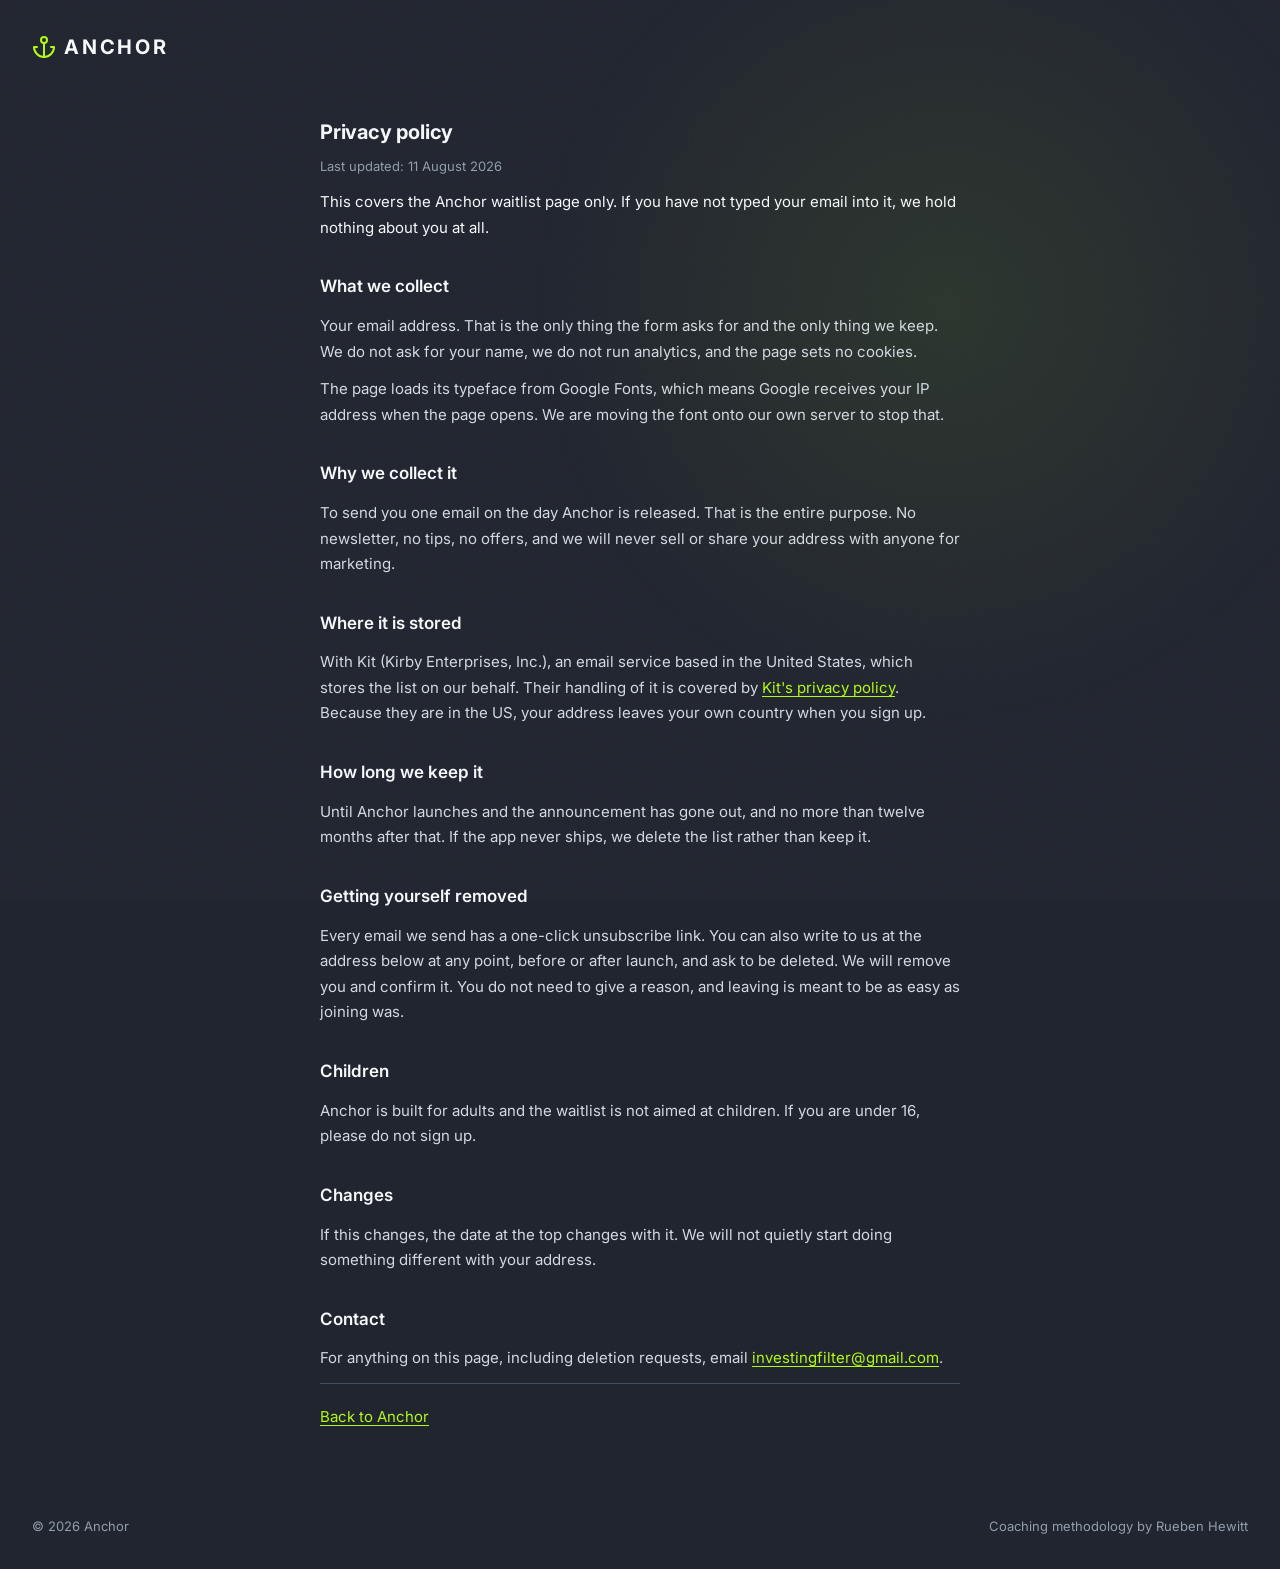
==== static/anchor/privacy/index.html @ 9a3c50d8 "Add Anchor waitlist landing page and privacy policy Serves the coming-soon page at /anchor/ with ema" ====
<!doctype html>
<html lang="en">
  <head>
    <meta charset="utf-8" />
    <meta name="viewport" content="width=device-width, initial-scale=1" />
    <title>Privacy policy — Anchor</title>
    <meta
      name="description"
      content="What Anchor does with your email address if you join the waitlist. Short version: one email at launch, nothing else."
    />
    <meta name="theme-color" content="#212530" />
    <meta name="robots" content="noindex" />
    <link rel="canonical" href="https://www.victorexplore.com/anchor/privacy/" />

    <link
      rel="icon"
      href="data:image/svg+xml,%3Csvg xmlns='http://www.w3.org/2000/svg' viewBox='0 0 24 24' fill='none' stroke='%23b1fa12' stroke-width='2.4' stroke-linecap='round'%3E%3Ccircle cx='12' cy='5' r='3'/%3E%3Cline x1='12' y1='22' x2='12' y2='8'/%3E%3Cpath d='M5 12H2a10 10 0 0 0 20 0h-3'/%3E%3C/svg%3E"
    />

    <link rel="preconnect" href="https://fonts.googleapis.com" />
    <link rel="preconnect" href="https://fonts.gstatic.com" crossorigin />
    <link
      href="https://fonts.googleapis.com/css2?family=Inter:wght@400;500;600;700&display=swap"
      rel="stylesheet"
    />
    <link rel="stylesheet" href="../styles.css" />
  </head>

  <body>
    <div class="backdrop" aria-hidden="true"></div>
    <div class="grain" aria-hidden="true"></div>

    <div class="page">
      <header class="site-header">
        <div class="shell">
          <a class="wordmark" href="../">
            <svg viewBox="0 0 24 24" fill="none" stroke="currentColor" stroke-width="2" stroke-linecap="round" stroke-linejoin="round" aria-hidden="true">
              <circle cx="12" cy="5" r="3" />
              <line x1="12" y1="22" x2="12" y2="8" />
              <path d="M5 12H2a10 10 0 0 0 20 0h-3" />
            </svg>
            Anchor
          </a>
        </div>
      </header>

      <main>
        <div class="shell doc">
          <h1>Privacy policy</h1>
          <p class="doc-meta">Last updated: 11 August 2026</p>

          <p class="doc-lead">
            This covers the Anchor waitlist page only. If you have not typed your
            email into it, we hold nothing about you at all.
          </p>

          <h2>What we collect</h2>
          <p>
            Your email address. That is the only thing the form asks for and the
            only thing we keep. We do not ask for your name, we do not run
            analytics, and the page sets no cookies.
          </p>
          <p>
            The page loads its typeface from Google Fonts, which means Google
            receives your IP address when the page opens. We are moving the font
            onto our own server to stop that.
          </p>

          <h2>Why we collect it</h2>
          <p>
            To send you one email on the day Anchor is released. That is the
            entire purpose. No newsletter, no tips, no offers, and we will never
            sell or share your address with anyone for marketing.
          </p>

          <h2>Where it is stored</h2>
          <p>
            With Kit (Kirby Enterprises, Inc.), an email service based in the
            United States, which stores the list on our behalf. Their handling of
            it is covered by
            <a href="https://kit.com/privacy" rel="noopener" target="_blank">Kit's privacy policy</a>.
            Because they are in the US, your address leaves your own country when
            you sign up.
          </p>

          <h2>How long we keep it</h2>
          <p>
            Until Anchor launches and the announcement has gone out, and no more
            than twelve months after that. If the app never ships, we delete the
            list rather than keep it.
          </p>

          <h2>Getting yourself removed</h2>
          <p>
            Every email we send has a one-click unsubscribe link. You can also
            write to us at the address below at any point, before or after
            launch, and ask to be deleted. We will remove you and confirm it. You
            do not need to give a reason, and leaving is meant to be as easy as
            joining was.
          </p>

          <h2>Children</h2>
          <p>
            Anchor is built for adults and the waitlist is not aimed at children.
            If you are under 16, please do not sign up.
          </p>

          <h2>Changes</h2>
          <p>
            If this changes, the date at the top changes with it. We will not
            quietly start doing something different with your address.
          </p>

          <h2>Contact</h2>
          <p>
            For anything on this page, including deletion requests, email
            <a href="mailto:investingfilter@gmail.com">investingfilter@gmail.com</a>.
          </p>

          <p class="doc-back"><a href="../">Back to Anchor</a></p>
        </div>
      </main>

      <footer class="site-footer">
        <div class="shell">
          <span>&copy; 2026 Anchor</span>
          <span>Coaching methodology by Rueben Hewitt</span>
        </div>
      </footer>
    </div>
  </body>
</html>
---- static/anchor/styles.css ----
/*
 * Anchor — coming soon page
 * Colour tokens mirror app/styles/colors.ts (dark theme). Nothing outside the
 * token block below should introduce a colour.
 */

:root {
  /* Surfaces */
  --bg: #212530;
  --surface: #343844;
  --surface-muted: #3a404e;
  --surface-raised: #3e4858;
  --brand-dark: #232a34;
  --phone-void: #14171e;

  /* Accent */
  --lime: #b1fa12;
  --lime-hover: #c6fb64;
  --lime-active: #d4fb8c;
  --on-lime: #232a34;
  --lime-a08: rgba(177, 250, 18, 0.08);
  --lime-a16: rgba(177, 250, 18, 0.16);
  --lime-a32: rgba(177, 250, 18, 0.32);

  /* Text */
  --text: #f6f8fa;
  --text-secondary: #d2d9e0;
  --text-muted: #919eac;
  --text-placeholder: #8a97a6;

  /* Lines */
  --border: #44505f;
  --border-strong: #5f6c7c;
  --border-hover: #7b8798;

  /* Status */
  --success: #38b26c;
  --warning: #f2a712;
  --error: #eb5757;
  --error-text: #f06a6a;

  /* Type */
  --font: 'Inter', -apple-system, BlinkMacSystemFont, 'Segoe UI', Roboto, sans-serif;

  /* Type scale, whole pixels */
  --t-11: 11px;
  --t-12: 12px;
  --t-13: 13px;
  --t-14: 14px;
  --t-15: 15px;
  --t-17: 17px;
  --t-18: 18px;
  --t-20: 20px;

  /* Spacing, 4px grid */
  --s1: 4px;
  --s2: 8px;
  --s3: 12px;
  --s4: 16px;
  --s5: 20px;
  --s6: 24px;
  --s7: 32px;
  --s8: 40px;
  --s9: 48px;
  --s10: 56px;

  --radius-sm: 12px;
  --radius: 16px;
  --radius-pill: 999px;

  --page-max: 1280px;
  --phone-rot: -3.5deg;
}

/* ---------------------------------------------------------------- reset */

*,
*::before,
*::after {
  box-sizing: border-box;
}

html {
  -webkit-text-size-adjust: 100%;
}

body {
  margin: 0;
  background-color: var(--bg);
  color: var(--text);
  font-family: var(--font);
  font-weight: 400;
  line-height: 1.5;
  -webkit-font-smoothing: antialiased;
  -moz-osx-font-smoothing: grayscale;
  overflow-x: hidden;
}

h1,
h2,
h3,
p,
ol {
  margin: 0;
}

ol {
  padding: 0;
  list-style: none;
}

img {
  display: block;
  max-width: 100%;
}

button,
input {
  font: inherit;
  color: inherit;
}

:focus-visible {
  outline: 2px solid var(--lime);
  outline-offset: 3px;
}

/* ---------------------------------------------------------- backdrop fx */

/* A single pool of light behind the phone, so the glow reads as spill from
   the product rather than decorative haze. */
.backdrop {
  position: fixed;
  inset: 0;
  z-index: 0;
  pointer-events: none;
  background: radial-gradient(
    620px 620px at 74% 34%,
    var(--lime-a08) 0%,
    rgba(177, 250, 18, 0) 68%
  );
}

/* Fine grain so the large flat fills do not band on 8-bit panels. */
.grain {
  position: fixed;
  inset: 0;
  z-index: 1;
  pointer-events: none;
  opacity: 0.03;
  background-image: url("data:image/svg+xml,%3Csvg xmlns='http://www.w3.org/2000/svg' width='200' height='200'%3E%3Cfilter id='n'%3E%3CfeTurbulence type='fractalNoise' baseFrequency='0.85' numOctaves='3'/%3E%3C/filter%3E%3Crect width='200' height='200' filter='url(%23n)'/%3E%3C/svg%3E");
}

.page {
  position: relative;
  z-index: 2;
  display: flex;
  flex-direction: column;
  min-height: 100dvh;
}

.shell {
  width: 100%;
  max-width: var(--page-max);
  margin: 0 auto;
  padding: 0 var(--s7);
}

/* --------------------------------------------------------------- header */

.site-header {
  padding: var(--s7) 0 var(--s3);
}

.wordmark {
  display: flex;
  align-items: center;
  gap: var(--s2);
  font-weight: 700;
  font-size: var(--t-20);
  letter-spacing: 0.14em;
  text-transform: uppercase;
}

.wordmark svg {
  width: 24px;
  height: 24px;
  color: var(--lime);
  flex: none;
}

/* ----------------------------------------------------------------- hero */

.hero {
  flex: 1;
  padding: var(--s8) 0 var(--s10);
}

.hero .shell {
  display: grid;
  grid-template-columns: minmax(0, 1fr) auto;
  gap: var(--s8);
  align-items: start;
}

.hero-copy {
  max-width: 620px;
  padding-top: var(--s6);
}

.eyebrow {
  display: inline-flex;
  align-items: center;
  gap: var(--s2);
  margin-left: -12px;
  padding: var(--s2) var(--s3);
  border-radius: var(--radius-pill);
  border: 1px solid var(--border);
  color: var(--text-muted);
  font-size: var(--t-11);
  font-weight: 600;
  letter-spacing: 0.1em;
  text-transform: uppercase;
}

.dot {
  width: var(--s2);
  height: var(--s2);
  border-radius: 50%;
  background: var(--lime);
  flex: none;
}

h1 {
  margin-top: var(--s4);
  font-size: clamp(2.35rem, 4.4vw, 3.6rem);
  font-weight: 700;
  line-height: 1.06;
  letter-spacing: -0.035em;
  text-wrap: balance;
}

h1 .line {
  display: block;
}

h1 .accent {
  color: var(--lime);
}

.subhead {
  margin-top: var(--s6);
  max-width: 32rem;
  font-size: var(--t-17);
  line-height: 1.6;
  color: var(--text-secondary);
}

/* ----------------------------------------------------------------- form */

.signup {
  margin-top: var(--s7);
  max-width: 32rem;
}

.field-row {
  display: flex;
  gap: var(--s3);
}

.field {
  flex: 1;
  min-width: 0;
}

.field input {
  width: 100%;
  padding: var(--s4);
  border-radius: var(--radius-pill);
  border: 1px solid var(--border-strong);
  background: var(--surface);
  color: var(--text);
  font-size: var(--t-15);
  transition:
    border-color 0.18s ease,
    box-shadow 0.18s ease,
    background-color 0.18s ease;
}

.field input::placeholder {
  color: var(--text-placeholder);
}

.field input:hover {
  border-color: var(--border-hover);
}

.field input:focus {
  border-color: var(--lime);
  background: var(--surface-muted);
  box-shadow: 0 0 0 4px var(--lime-a16);
}

.field input:focus-visible {
  outline: 2px solid var(--lime);
  outline-offset: 2px;
}

.field input[aria-invalid='true'] {
  border-color: var(--error);
  box-shadow: inset 0 0 0 1px var(--error);
}

.btn {
  display: inline-flex;
  align-items: center;
  justify-content: center;
  gap: var(--s2);
  min-width: 232px;
  padding: var(--s4) var(--s6);
  border: 0;
  border-radius: var(--radius-pill);
  background: var(--lime);
  color: var(--on-lime);
  font-size: var(--t-15);
  font-weight: 600;
  white-space: nowrap;
  cursor: pointer;
  transition:
    transform 0.16s ease,
    background-color 0.16s ease,
    color 0.16s ease,
    box-shadow 0.16s ease;
}

.btn:hover:not([aria-disabled='true']) {
  background: var(--lime-hover);
  transform: translateY(-1px);
  box-shadow: 0 10px 26px -10px rgba(177, 250, 18, 0.6);
}

.btn:active:not([aria-disabled='true']) {
  background: var(--lime-active);
  transform: scale(0.98);
  box-shadow: none;
}

.btn[aria-disabled='true'] {
  background: var(--surface-muted);
  color: var(--text-secondary);
  cursor: not-allowed;
}

.btn svg {
  width: var(--s4);
  height: var(--s4);
}

.btn[aria-disabled='true'] svg {
  display: none;
}

.form-note {
  margin-top: var(--s3);
  min-height: var(--s5);
  font-size: var(--t-13);
  color: var(--text-muted);
  transition: color 0.2s ease;
}

.form-note.is-error {
  color: var(--error-text);
}

.form-note.is-notice {
  display: inline-block;
  padding: var(--s2) var(--s3);
  border-radius: var(--radius-sm);
  border: 1px solid rgba(242, 167, 18, 0.3);
  background: rgba(242, 167, 18, 0.1);
  color: var(--warning);
}

.form-note.is-notice a {
  color: inherit;
  font-weight: 600;
}

.form-note.is-success {
  color: var(--success);
  font-weight: 500;
}

.field input:read-only {
  border-color: var(--border);
  color: var(--text-muted);
  cursor: default;
}

/* -------------------------------------------------------- value proofs */

.proofs-band {
  background: rgba(255, 255, 255, 0.02);
  padding: var(--s10) 0 var(--s9);
}

.proofs {
  display: grid;
  grid-template-columns: repeat(3, minmax(0, 1fr));
  gap: var(--s8);
  counter-reset: step;
}

.proof {
  counter-increment: step;
}

.proof h2 {
  display: flex;
  align-items: center;
  gap: var(--s3);
  font-size: var(--t-17);
  font-weight: 600;
  color: var(--text);
  letter-spacing: -0.01em;
}

.proof h2::before {
  content: counter(step);
  display: flex;
  align-items: center;
  justify-content: center;
  width: var(--s6);
  height: var(--s6);
  flex: none;
  border-radius: 50%;
  background: var(--lime-a16);
  color: var(--lime);
  font-size: var(--t-12);
  font-weight: 700;
}

.proof p {
  margin-top: var(--s2);
  font-size: var(--t-14);
  line-height: 1.6;
  color: var(--text-secondary);
}

/* ---------------------------------------------------------------- phone */

.phone-stage {
  display: flex;
  justify-content: flex-end;
  zoom: 0.82;
}

.phone {
  position: relative;
  width: 392px;
  padding: 10px;
  border-radius: 50px;
  background: linear-gradient(160deg, var(--border-strong) 0%, var(--brand-dark) 60%, var(--phone-void) 100%);
  box-shadow:
    0 2px 0 rgba(255, 255, 255, 0.12) inset,
    0 60px 90px -40px rgba(0, 0, 0, 0.85),
    0 0 100px -30px var(--lime-a32);
  transform: rotate(var(--phone-rot));
  transition: transform 0.35s cubic-bezier(0.2, 0.8, 0.2, 1);
  animation: float 7s ease-in-out infinite;
}

.phone:hover {
  animation: none;
  translate: 0 -6px;
  transform: rotate(0deg);
}

@keyframes float {
  0%,
  100% {
    translate: 0 0;
  }
  50% {
    translate: 0 -12px;
  }
}

.screen {
  position: relative;
  height: 806px;
  border-radius: 40px;
  background: var(--bg);
  overflow: hidden;
  display: flex;
  flex-direction: column;
  user-select: none;
  /* The hero centres its text below 900px; the app screen never does. */
  text-align: left;
}

.notch {
  position: absolute;
  top: 9px;
  left: 50%;
  transform: translateX(-50%);
  width: 92px;
  height: var(--s6);
  border-radius: var(--radius-pill);
  background: var(--phone-void);
  z-index: 3;
}

.status-bar {
  display: flex;
  align-items: center;
  justify-content: space-between;
  padding: 14px var(--s5) var(--s1);
  font-size: var(--t-12);
  font-weight: 600;
  color: var(--text);
  flex: none;
}

.status-icons {
  display: flex;
  align-items: center;
  gap: var(--s1);
  color: var(--text);
}

.status-icons svg {
  width: var(--s4);
  height: var(--s4);
}

/* ------------------------------------------------------------ chat view */

.chat-header {
  flex: none;
  display: flex;
  align-items: center;
  gap: var(--s3);
  padding: var(--s3) var(--s4);
  border-bottom: 1px solid var(--border);
}

.avatar {
  position: relative;
  flex: none;
}

.avatar img {
  width: 44px;
  height: 44px;
  border-radius: 50%;
  object-fit: cover;
}

.avatar .badge {
  position: absolute;
  right: 0;
  bottom: 0;
  width: var(--s3);
  height: var(--s3);
  border-radius: 50%;
  background: var(--success);
  border: 2px solid var(--bg);
}

.chat-header .who {
  flex: 1;
  min-width: 0;
}

.chat-header .who strong {
  display: block;
  font-size: var(--t-18);
  font-weight: 700;
}

.chat-header .who span {
  display: block;
  font-size: var(--t-12);
  color: var(--text-muted);
}

.chat-header .actions {
  display: flex;
  align-items: center;
  gap: var(--s4);
  color: var(--text-secondary);
}

.chat-header .actions svg {
  width: 21px;
  height: 21px;
}

.chat-log {
  flex: 1;
  display: flex;
  flex-direction: column;
  justify-content: flex-end;
  padding: var(--s3) 0 var(--s1);
  overflow: hidden;
}

.msg {
  display: flex;
  flex-direction: column;
  padding: 0 var(--s4);
  margin-bottom: var(--s3);
}

.msg.from-user {
  align-items: flex-end;
}

.msg.from-coach {
  align-items: flex-start;
}

.msg .text {
  max-width: 85%;
  padding: var(--s3) var(--s4);
  border-radius: var(--radius);
  font-size: var(--t-14);
  line-height: 1.45;
}

.msg.from-user .text {
  background: var(--text);
  color: var(--bg);
  border-bottom-right-radius: var(--s1);
}

.msg.from-coach .text {
  background: var(--surface-muted);
  color: var(--text-secondary);
  border-bottom-left-radius: var(--s1);
}

.msg .stamp {
  margin-top: var(--s1);
  padding: 0 var(--s1);
  font-size: var(--t-11);
  color: var(--text-placeholder);
}

.chat-input {
  flex: none;
  display: flex;
  align-items: center;
  gap: var(--s2);
  padding: var(--s3) var(--s4);
  border-top: 1px solid var(--border);
}

.chat-input .box {
  flex: 1;
  display: flex;
  align-items: center;
  height: 44px;
  padding: 0 var(--s4);
  border-radius: var(--radius);
  background: var(--surface-muted);
  color: var(--text-placeholder);
  font-size: var(--t-15);
}

.chat-input .send {
  width: 44px;
  height: 44px;
  flex: none;
  display: flex;
  align-items: center;
  justify-content: center;
  border-radius: 50%;
  background: var(--surface-raised);
  color: var(--text-muted);
}

.chat-input .send svg {
  width: var(--t-18);
  height: var(--t-18);
}

/* Tab bar */

.tabbar {
  flex: none;
  display: flex;
  border-top: 1px solid var(--border);
  background: var(--bg);
  padding: var(--s2) var(--s1) 14px;
}

.tab {
  flex: 1;
  display: flex;
  flex-direction: column;
  align-items: center;
  gap: 3px;
  font-size: var(--t-11);
  font-weight: 500;
  color: var(--text-muted);
}

.tab svg {
  width: 21px;
  height: 21px;
}

.tab.active {
  color: var(--lime);
}

/* --------------------------------------------------------------- footer */

.site-footer {
  padding: var(--s8) 0 var(--s7);
  color: var(--text-muted);
  font-size: var(--t-13);
}

.site-footer .shell {
  display: flex;
  align-items: center;
  justify-content: space-between;
  gap: var(--s4);
  flex-wrap: wrap;
}

.site-footer a,
a.wordmark {
  color: inherit;
  text-decoration: none;
}

.site-footer a {
  text-decoration: underline;
  text-underline-offset: 3px;
}

.site-footer a:hover,
a.wordmark:hover {
  color: var(--text);
}

/* ------------------------------------------------------------ documents */

.doc {
  max-width: 44rem;
  padding-top: var(--s7);
  padding-bottom: var(--s9);
  color: var(--text-secondary);
  font-size: var(--t-15);
  line-height: 1.7;
}

.doc h1 {
  font-size: var(--t-20);
  font-weight: 700;
  color: var(--text);
  letter-spacing: -0.01em;
}

.doc h2 {
  margin-top: var(--s7);
  font-size: var(--t-17);
  font-weight: 600;
  color: var(--text);
}

.doc p {
  margin-top: var(--s3);
}

.doc-meta {
  color: var(--text-muted);
  font-size: var(--t-13);
}

.doc-lead {
  margin-top: var(--s5);
  color: var(--text);
}

.doc a {
  color: var(--lime);
  text-decoration: underline;
  text-underline-offset: 3px;
}

.doc a:hover {
  color: var(--lime-hover);
}

.doc a:focus-visible,
.form-legal a:focus-visible {
  outline: 2px solid var(--lime);
  outline-offset: 2px;
  border-radius: 2px;
}

.doc-back {
  margin-top: var(--s8);
  padding-top: var(--s5);
  border-top: 1px solid var(--border);
}

/* Sits beside the form note, which gets overwritten by status messages. */
.form-legal {
  margin-top: var(--s1);
  font-size: var(--t-13);
  color: var(--text-muted);
}

.form-legal a {
  color: var(--text-secondary);
  text-decoration: underline;
  text-underline-offset: 3px;
}

.form-legal a:hover {
  color: var(--text);
}

/* -------------------------------------------------------------- motion */

.reveal {
  opacity: 0;
  transform: translateY(16px);
  animation: rise 0.5s cubic-bezier(0.2, 0.8, 0.2, 1) forwards;
}

@keyframes rise {
  to {
    opacity: 1;
    transform: none;
  }
}

.d1 {
  animation-delay: 0s;
}
.d2 {
  animation-delay: 0.06s;
}
.d3 {
  animation-delay: 0.12s;
}
.d4 {
  animation-delay: 0.18s;
}
.d5 {
  animation-delay: 0.24s;
}
.d6 {
  animation-delay: 0.3s;
}

/* --------------------------------------------------------- responsive */

@media (max-width: 1180px) {
  .hero .shell {
    gap: var(--s6);
  }

  .phone-stage {
    zoom: 0.78;
  }
}

@media (max-width: 900px) {
  .hero {
    padding-top: var(--s6);
  }

  .hero .shell {
    grid-template-columns: minmax(0, 1fr);
    gap: var(--s9);
    justify-items: center;
    text-align: center;
  }

  .hero-copy {
    max-width: 620px;
    padding-top: 0;
  }

  .eyebrow {
    margin-left: 0;
  }

  .subhead,
  .signup {
    margin-left: auto;
    margin-right: auto;
  }

  .phone-stage {
    order: -1;
    justify-content: center;
    zoom: 0.8;
  }

  .phone {
    --phone-rot: 0deg;
  }
}

@media (max-width: 680px) {
  .shell {
    padding: 0 var(--s5);
  }

  .proofs {
    grid-template-columns: minmax(0, 1fr);
    gap: var(--s6);
    text-align: left;
  }

  .proofs-band {
    padding: var(--s8) 0 var(--s7);
  }

  .field-row {
    flex-direction: column;
  }

  .btn {
    width: 100%;
  }

  .form-note {
    min-height: var(--s8);
  }

  .phone-stage {
    zoom: 0.68;
  }

  .site-footer .shell {
    justify-content: center;
    text-align: center;
  }
}

@media (prefers-reduced-motion: reduce) {
  *,
  *::before,
  *::after {
    animation-duration: 0.01ms !important;
    animation-delay: 0s !important;
    animation-iteration-count: 1 !important;
    transition-duration: 0.01ms !important;
    transition-delay: 0s !important;
  }

  .reveal {
    opacity: 1;
    transform: none;
  }

  .phone,
  .phone:hover {
    translate: 0 0;
    transform: rotate(var(--phone-rot));
  }
}
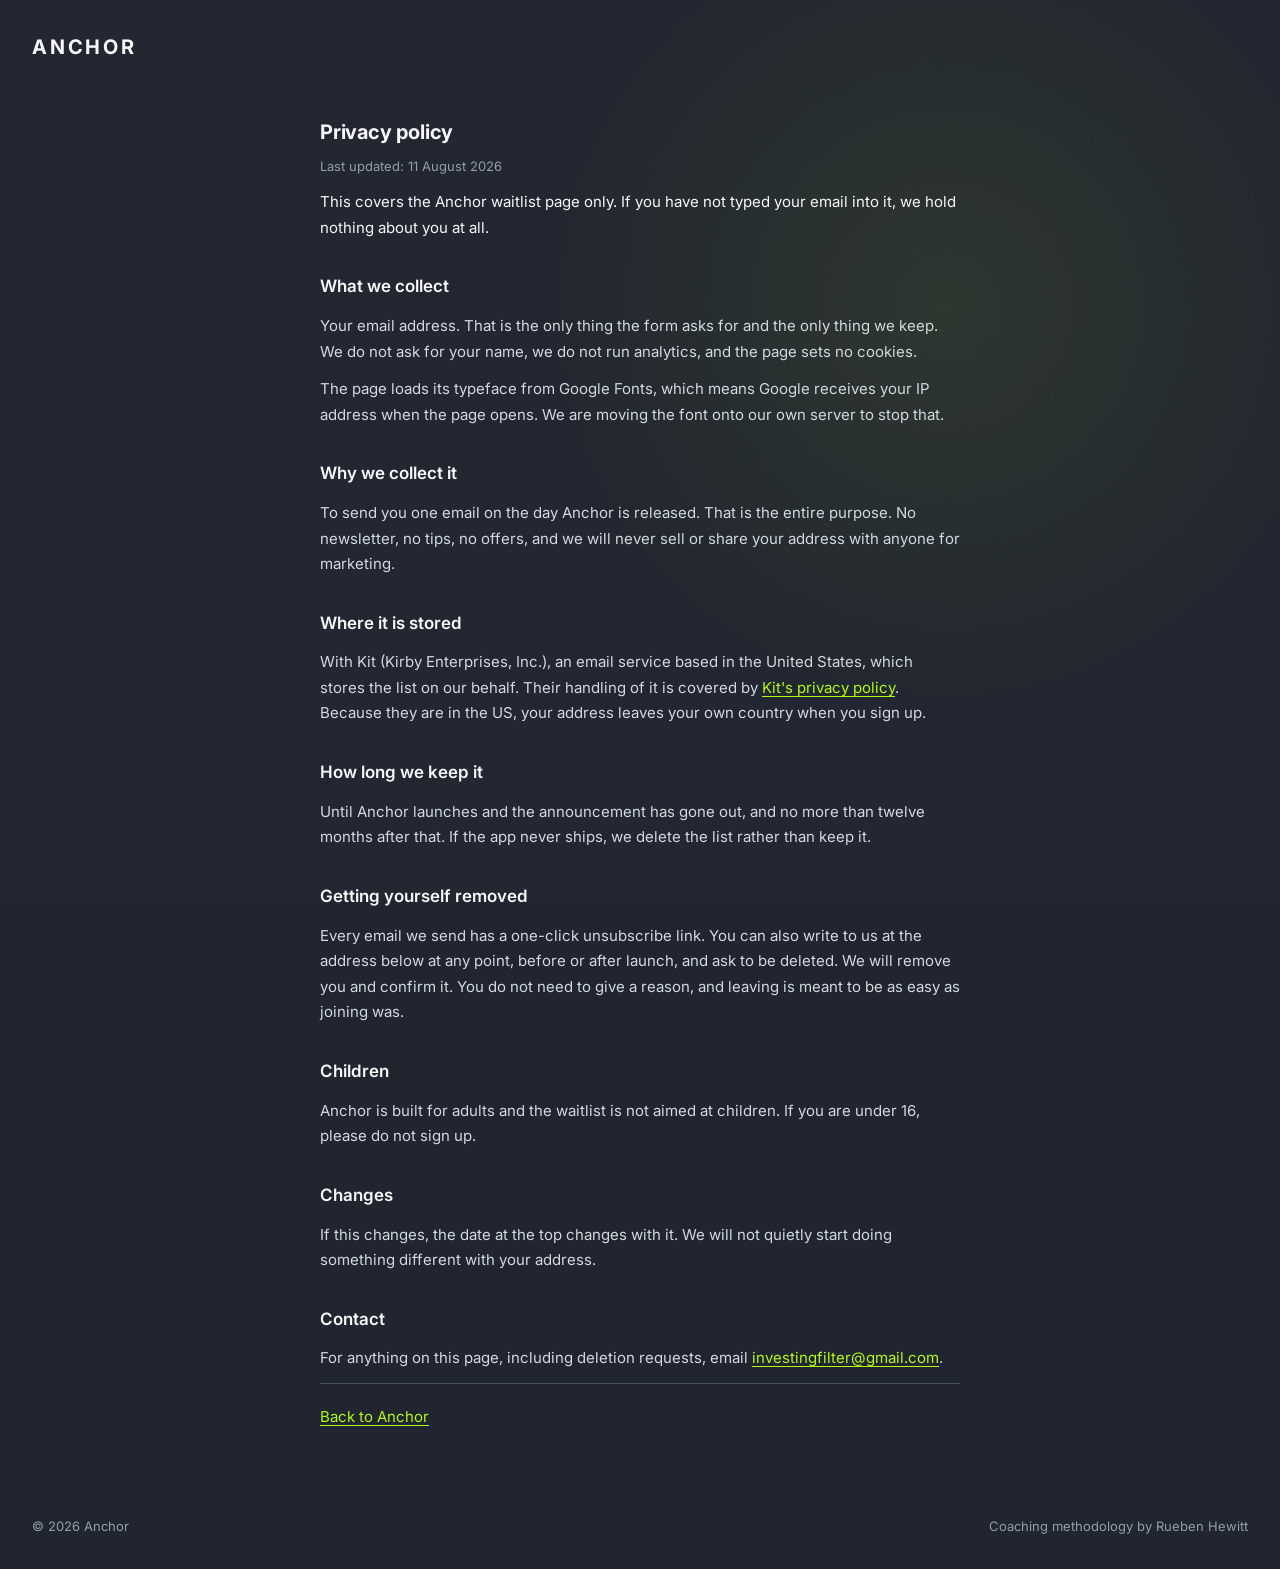
==== commit b0c4bbc5: "Drop placeholder anchor icon from landing page header Co-authored-by: Cursor <cursoragent@cursor.com" ====
--- a/static/anchor/privacy/index.html
+++ b/static/anchor/privacy/index.html
@@ -33,14 +33,7 @@
     <div class="page">
       <header class="site-header">
         <div class="shell">
-          <a class="wordmark" href="../">
-            <svg viewBox="0 0 24 24" fill="none" stroke="currentColor" stroke-width="2" stroke-linecap="round" stroke-linejoin="round" aria-hidden="true">
-              <circle cx="12" cy="5" r="3" />
-              <line x1="12" y1="22" x2="12" y2="8" />
-              <path d="M5 12H2a10 10 0 0 0 20 0h-3" />
-            </svg>
-            Anchor
-          </a>
+          <a class="wordmark" href="../">Anchor</a>
         </div>
       </header>
 
--- a/static/anchor/styles.css
+++ b/static/anchor/styles.css
@@ -173,20 +173,12 @@
 }
 
 .wordmark {
-  display: flex;
-  align-items: center;
-  gap: var(--s2);
+  display: inline-flex;
+  align-items: center;
   font-weight: 700;
   font-size: var(--t-20);
   letter-spacing: 0.14em;
   text-transform: uppercase;
-}
-
-.wordmark svg {
-  width: 24px;
-  height: 24px;
-  color: var(--lime);
-  flex: none;
 }
 
 /* ----------------------------------------------------------------- hero */
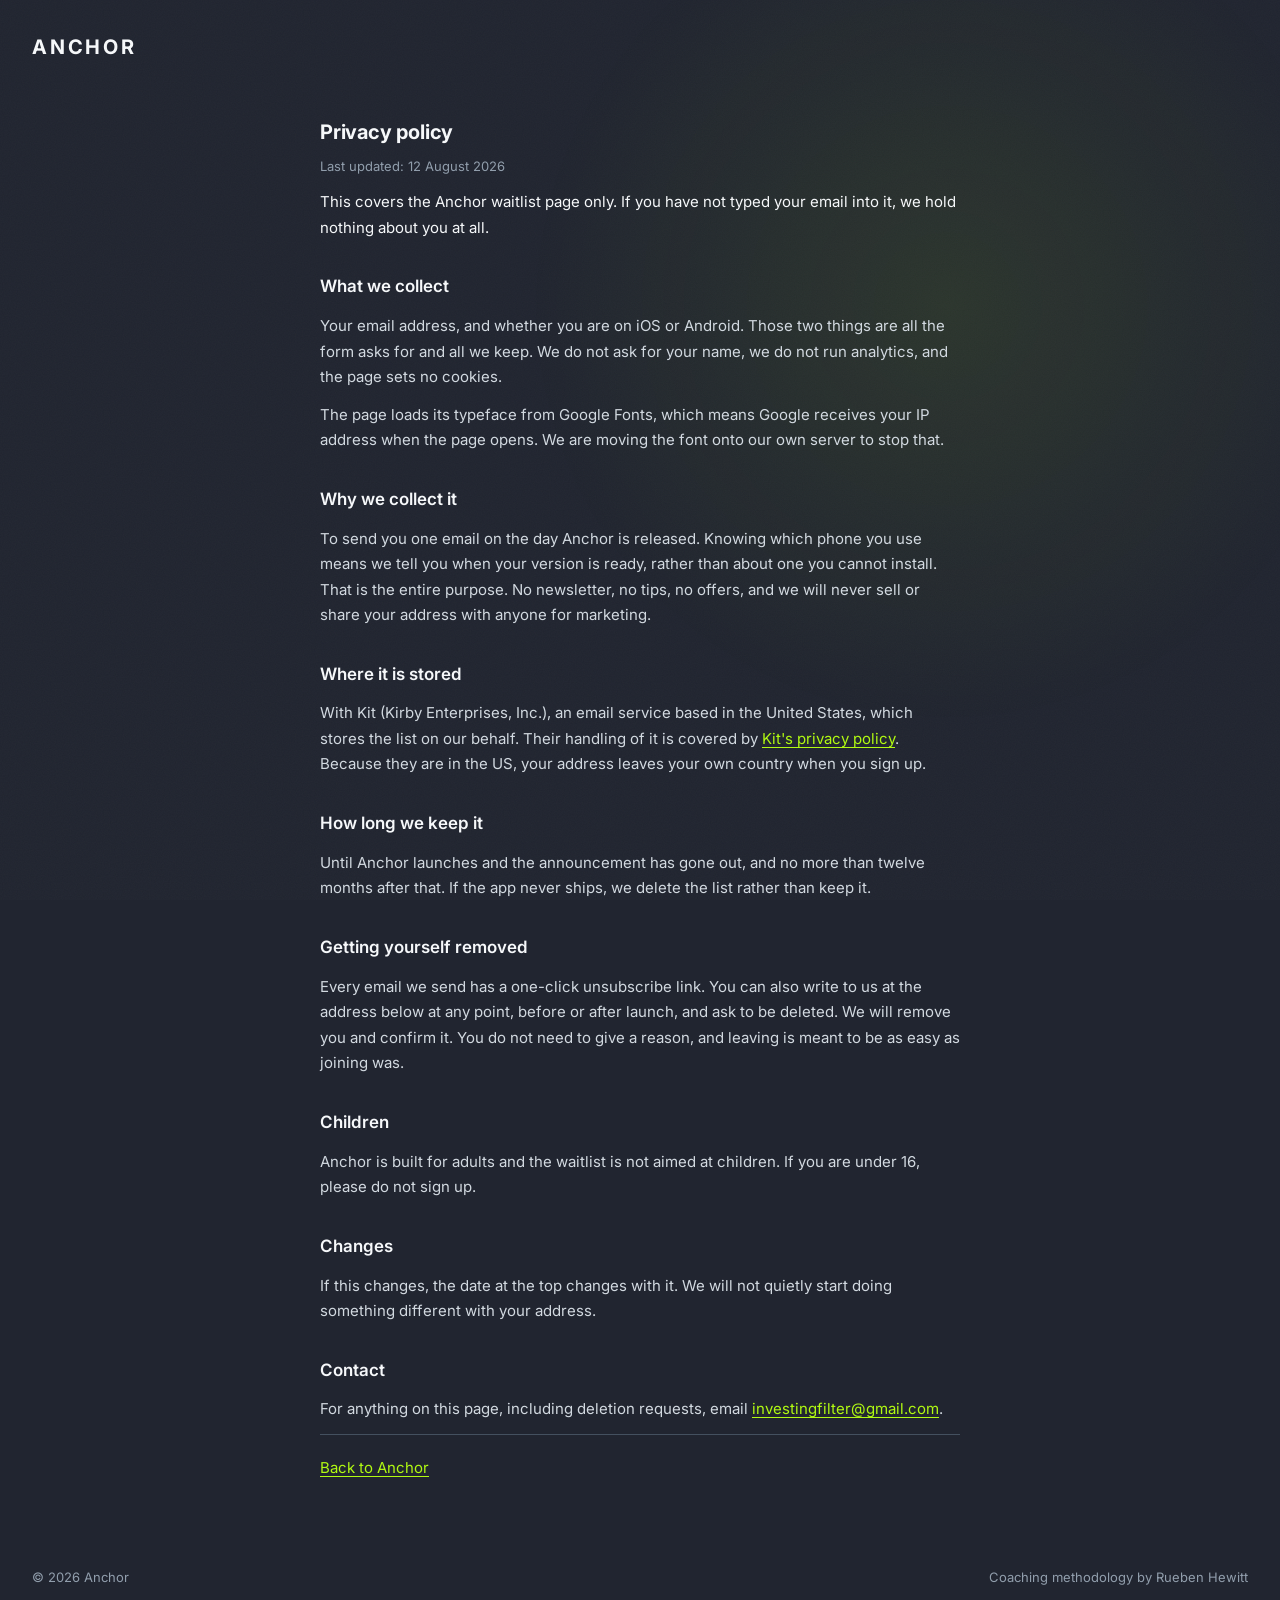
==== commit ff744218: "Add a share card and correct what the privacy policy says we collect" ====
--- a/static/anchor/privacy/index.html
+++ b/static/anchor/privacy/index.html
@@ -40,7 +40,7 @@
       <main>
         <div class="shell doc">
           <h1>Privacy policy</h1>
-          <p class="doc-meta">Last updated: 11 August 2026</p>
+          <p class="doc-meta">Last updated: 12 August 2026</p>
 
           <p class="doc-lead">
             This covers the Anchor waitlist page only. If you have not typed your
@@ -49,9 +49,9 @@
 
           <h2>What we collect</h2>
           <p>
-            Your email address. That is the only thing the form asks for and the
-            only thing we keep. We do not ask for your name, we do not run
-            analytics, and the page sets no cookies.
+            Your email address, and whether you are on iOS or Android. Those two
+            things are all the form asks for and all we keep. We do not ask for
+            your name, we do not run analytics, and the page sets no cookies.
           </p>
           <p>
             The page loads its typeface from Google Fonts, which means Google
@@ -61,9 +61,11 @@
 
           <h2>Why we collect it</h2>
           <p>
-            To send you one email on the day Anchor is released. That is the
-            entire purpose. No newsletter, no tips, no offers, and we will never
-            sell or share your address with anyone for marketing.
+            To send you one email on the day Anchor is released. Knowing which
+            phone you use means we tell you when your version is ready, rather
+            than about one you cannot install. That is the entire purpose. No
+            newsletter, no tips, no offers, and we will never sell or share your
+            address with anyone for marketing.
           </p>
 
           <h2>Where it is stored</h2>
--- a/static/anchor/styles.css
+++ b/static/anchor/styles.css
@@ -248,20 +248,88 @@
   color: var(--text-secondary);
 }
 
+.subhead-sub {
+  margin-top: var(--s4);
+  max-width: 32rem;
+  font-size: var(--t-15);
+  line-height: 1.65;
+  color: var(--text-muted);
+}
+
 /* ----------------------------------------------------------------- form */
 
 .signup {
   margin-top: var(--s7);
-  max-width: 32rem;
-}
-
-.field-row {
-  display: flex;
-  gap: var(--s3);
+  max-width: 30rem;
+}
+
+/* Prompts in the first column, controls in the second, so "I'm on" and
+   "Email me at" line up down the left edge. */
+.form-grid {
+  display: grid;
+  grid-template-columns: auto minmax(0, 1fr);
+  align-items: center;
+  gap: var(--s3) var(--s4);
+}
+
+.field-prompt {
+  font-size: var(--t-14);
+  color: var(--text-secondary);
+  white-space: nowrap;
+  text-align: left;
+}
+
+.platform {
+  display: flex;
+  gap: var(--s2);
+}
+
+.pill {
+  padding: var(--s2) var(--s5);
+  border-radius: var(--radius-pill);
+  border: 1px solid var(--border-strong);
+  background: transparent;
+  color: var(--text-secondary);
+  font-size: var(--t-14);
+  font-weight: 500;
+  cursor: pointer;
+  transition:
+    border-color 0.18s ease,
+    background-color 0.18s ease,
+    color 0.18s ease;
+}
+
+.pill:hover:not([aria-checked='true']) {
+  border-color: var(--border-hover);
+  color: var(--text);
+}
+
+.pill[aria-checked='true'] {
+  border-color: var(--lime);
+  background: var(--lime);
+  color: var(--on-lime);
+  font-weight: 600;
+}
+
+.pill:focus-visible {
+  outline: 2px solid var(--lime);
+  outline-offset: 2px;
+}
+
+.platform[aria-invalid='true'] .pill:not([aria-checked='true']) {
+  border-color: var(--error);
+}
+
+.platform.is-locked .pill {
+  pointer-events: none;
+}
+
+.platform.is-locked .pill:not([aria-checked='true']) {
+  border-color: var(--border);
+  color: var(--text-muted);
 }
 
 .field {
-  flex: 1;
   min-width: 0;
 }
 
@@ -308,7 +376,8 @@
   align-items: center;
   justify-content: center;
   gap: var(--s2);
-  min-width: 232px;
+  width: 100%;
+  margin-top: var(--s4);
   padding: var(--s4) var(--s6);
   border: 0;
   border-radius: var(--radius-pill);
@@ -400,40 +469,33 @@
   display: grid;
   grid-template-columns: repeat(3, minmax(0, 1fr));
   gap: var(--s8);
-  counter-reset: step;
-}
-
-.proof {
-  counter-increment: step;
 }
 
 .proof h2 {
-  display: flex;
-  align-items: center;
-  gap: var(--s3);
   font-size: var(--t-17);
   font-weight: 600;
   color: var(--text);
   letter-spacing: -0.01em;
 }
 
-.proof h2::before {
-  content: counter(step);
-  display: flex;
-  align-items: center;
-  justify-content: center;
-  width: var(--s6);
-  height: var(--s6);
+.proof-head {
+  display: flex;
+  align-items: center;
+  gap: var(--s3);
+}
+
+.proof-icon {
   flex: none;
-  border-radius: 50%;
-  background: var(--lime-a16);
   color: var(--lime);
-  font-size: var(--t-12);
-  font-weight: 700;
+}
+
+.proof-icon svg {
+  width: 28px;
+  height: 28px;
 }
 
 .proof p {
-  margin-top: var(--s2);
+  margin-top: var(--s3);
   font-size: var(--t-14);
   line-height: 1.6;
   color: var(--text-secondary);
@@ -789,8 +851,7 @@
   color: var(--lime-hover);
 }
 
-.doc a:focus-visible,
-.form-legal a:focus-visible {
+.doc a:focus-visible {
   outline: 2px solid var(--lime);
   outline-offset: 2px;
   border-radius: 2px;
@@ -800,23 +861,6 @@
   margin-top: var(--s8);
   padding-top: var(--s5);
   border-top: 1px solid var(--border);
-}
-
-/* Sits beside the form note, which gets overwritten by status messages. */
-.form-legal {
-  margin-top: var(--s1);
-  font-size: var(--t-13);
-  color: var(--text-muted);
-}
-
-.form-legal a {
-  color: var(--text-secondary);
-  text-decoration: underline;
-  text-underline-offset: 3px;
-}
-
-.form-legal a:hover {
-  color: var(--text);
 }
 
 /* -------------------------------------------------------------- motion */
@@ -887,10 +931,12 @@
   }
 
   .subhead,
+  .subhead-sub,
   .signup {
     margin-left: auto;
     margin-right: auto;
   }
+
 
   .phone-stage {
     order: -1;
@@ -916,14 +962,6 @@
 
   .proofs-band {
     padding: var(--s8) 0 var(--s7);
-  }
-
-  .field-row {
-    flex-direction: column;
-  }
-
-  .btn {
-    width: 100%;
   }
 
   .form-note {
